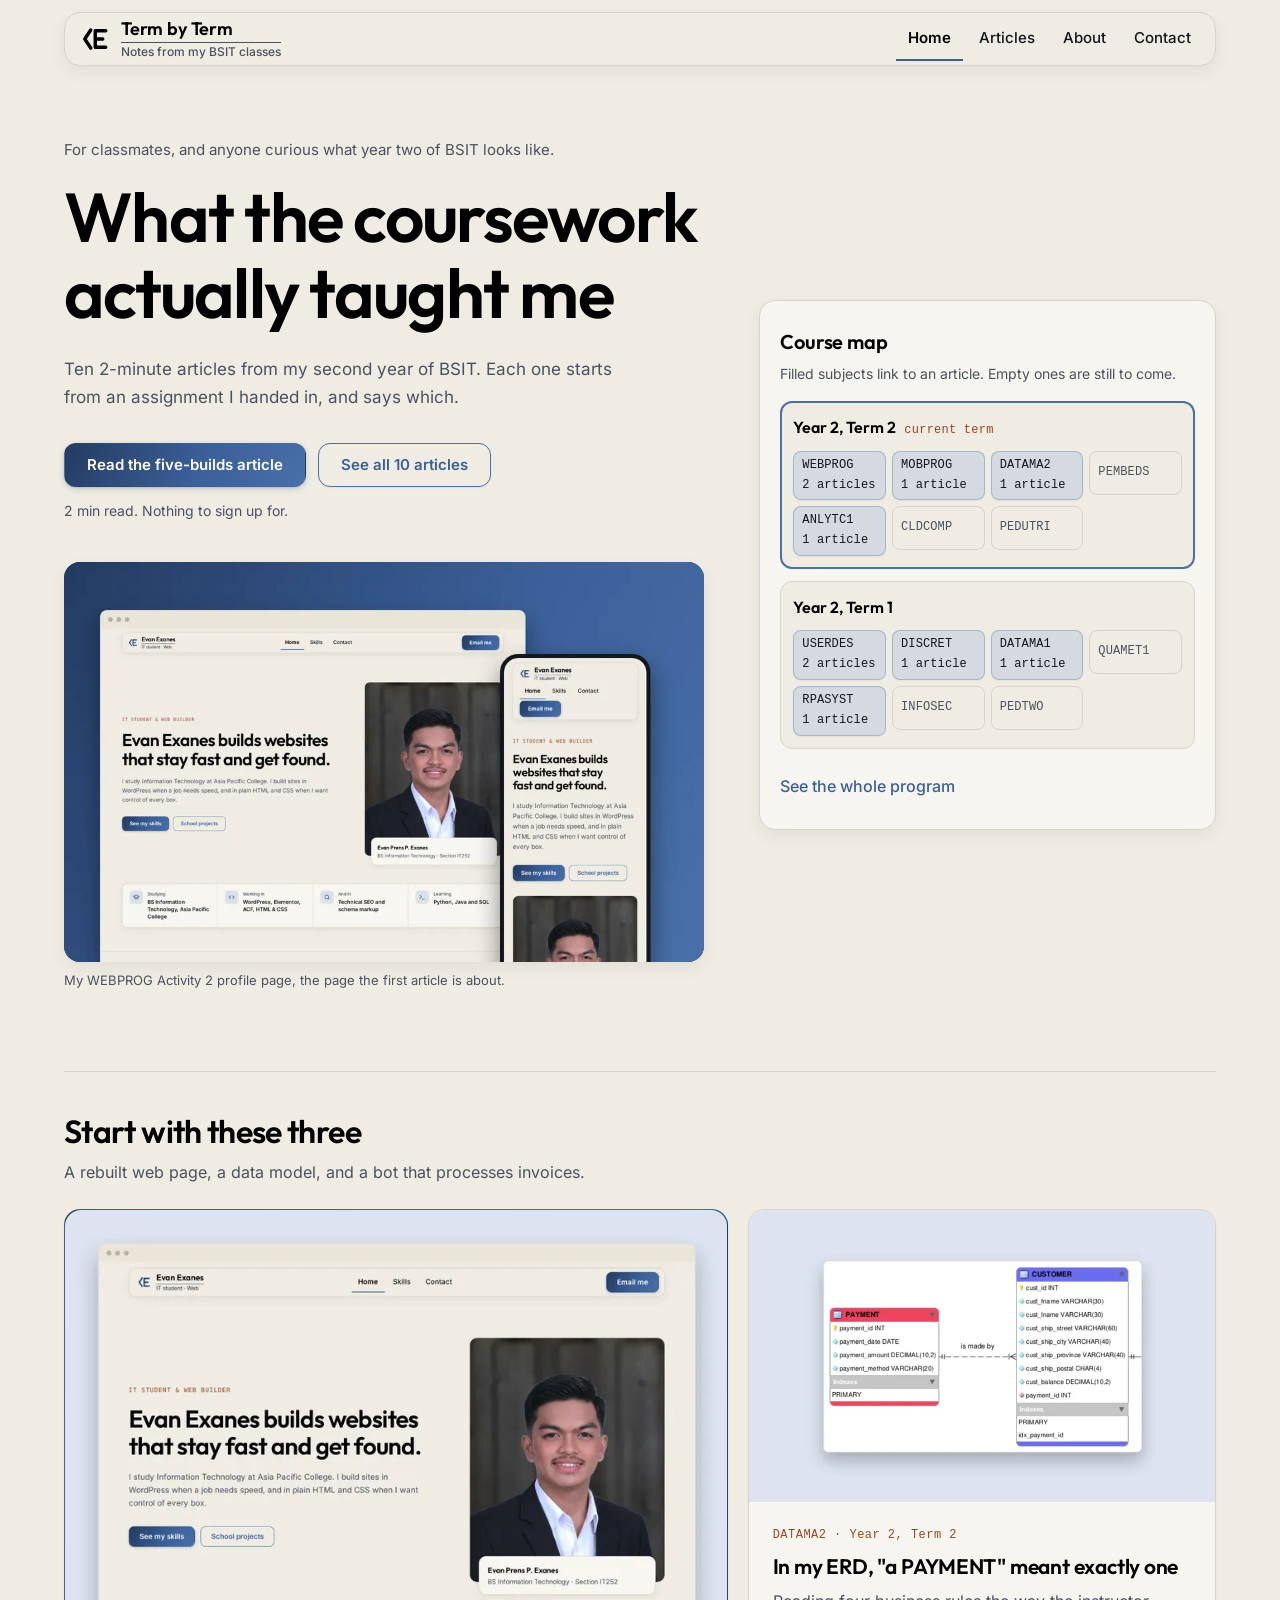
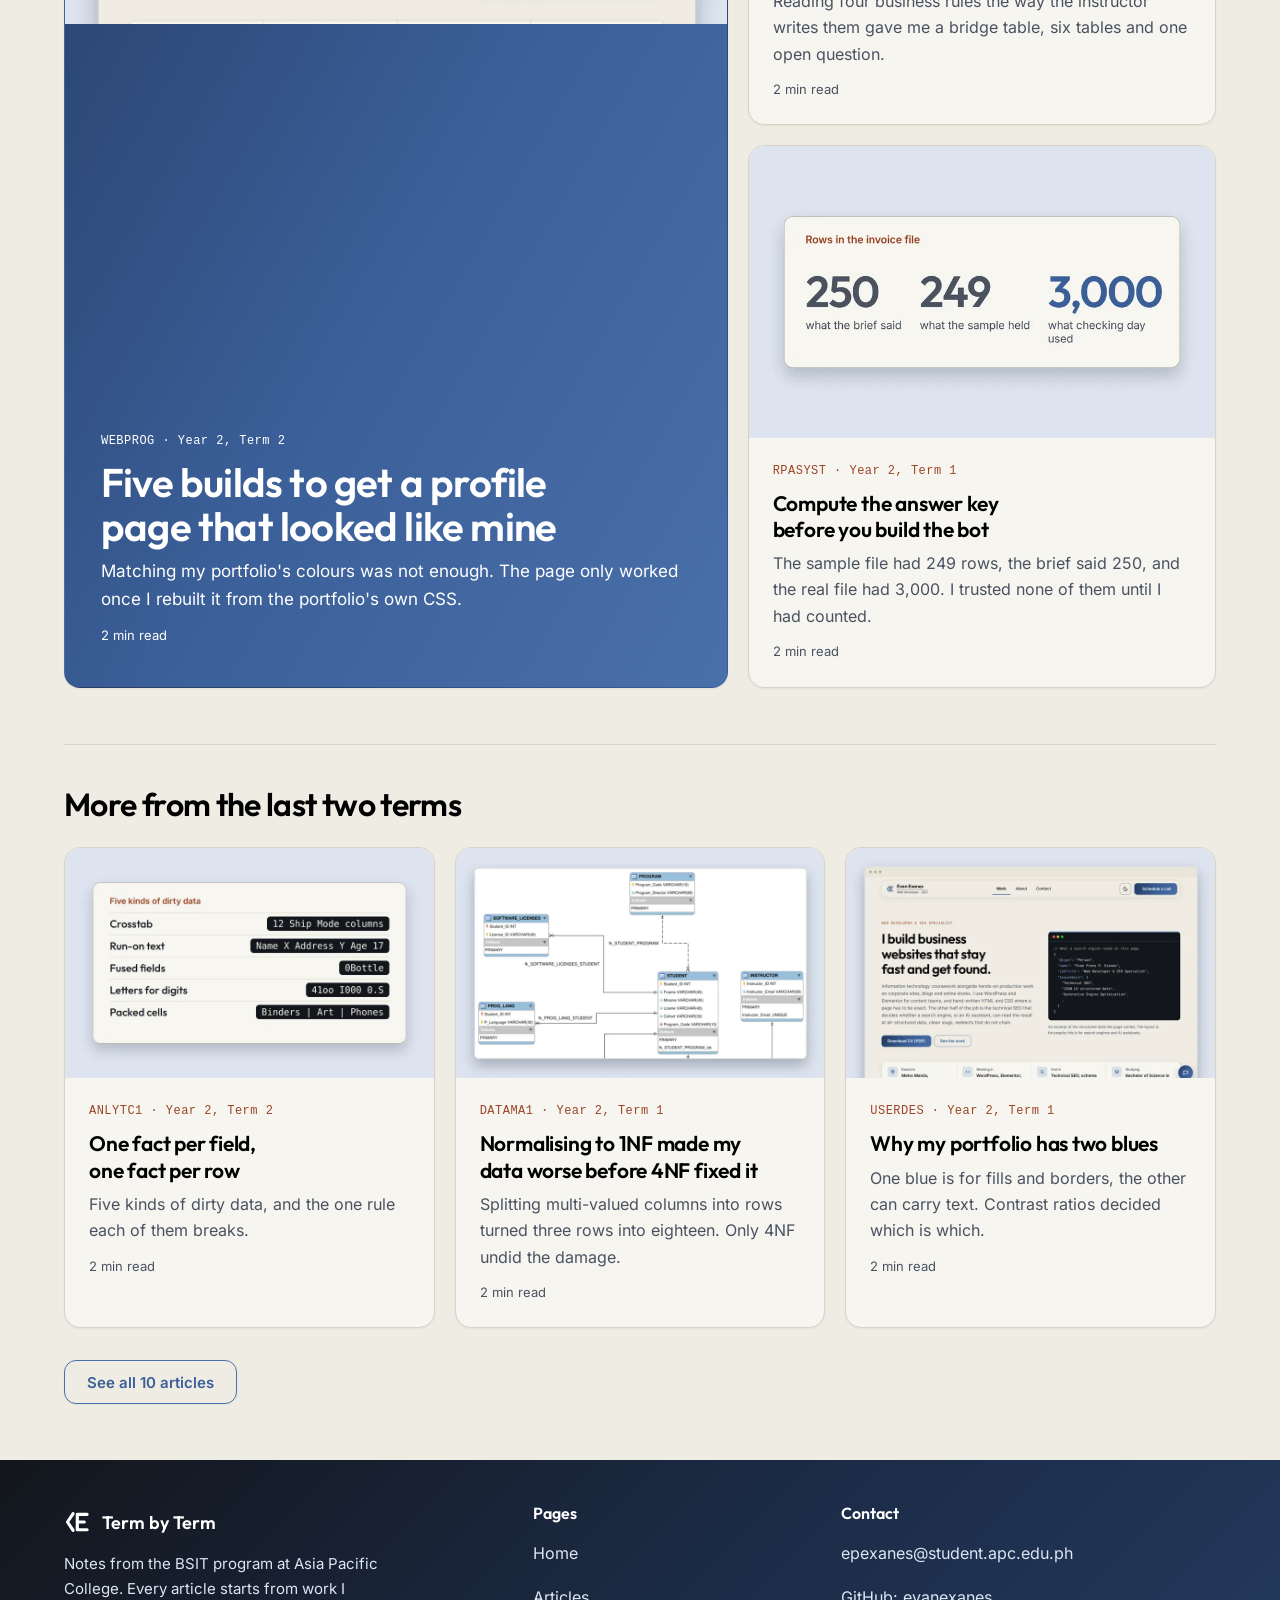
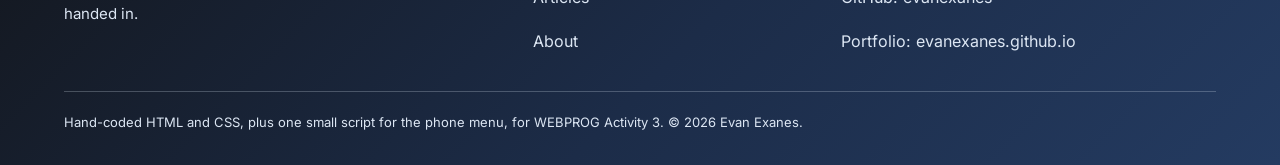
==== index.html @ c75f14bb "Term by Term: WEBPROG Activity 3 blog (CSS Grid, mobile layout, phone menu) Co-Authored-By: Claude S" ====
<!doctype html>
<html lang="en">
<head>
<meta charset="utf-8">
<meta name="viewport" content="width=device-width, initial-scale=1">
<title>Term by Term: notes from my BSIT classes</title>
<meta name="description" content="Ten 2-minute articles from my second year of BSIT at Asia Pacific College, each starting from an assignment I handed in.">
<link rel="icon" href="images/logo-mark.svg" type="image/svg+xml">
<link rel="stylesheet" href="style.css">
<script>document.documentElement.classList.add("js")</script>
<script src="menu.js" defer></script>
</head>
<body>
<a class="skip-link" href="#main">Skip to the content</a>
<header class="site-header">
  <div class="header-inner">
    <a class="wordmark" href="index.html"><svg class="logo-mark" viewBox="0 0 40 40" aria-hidden="true" focusable="false"><path d="M13 8 L5 20 L13 32"/><path d="M19 9h14M19 20h10M19 31h14M19 9v22"/></svg>
      <span class="wordmark-text"><span class="wordmark-name">Term by Term</span><span class="wordmark-sub">Notes from my BSIT classes</span></span>
    </a>
    <nav class="site-nav" aria-label="Main">
      <a href="index.html" aria-current="page">Home</a>
      <a href="articles.html">Articles</a>
      <a href="about.html">About</a>
      <a href="about.html#contact">Contact</a>
    </nav>
    <button class="nav-toggle" id="nav-toggle" type="button" aria-expanded="false" aria-controls="site-drawer" aria-label="Open menu">
      <span class="bar"></span><span class="bar"></span><span class="bar"></span>
    </button>
  </div>
</header>
<div class="drawer-shade" id="drawer-shade" hidden></div>
<div class="site-drawer" id="site-drawer" role="dialog" aria-modal="true" aria-label="Menu" hidden>
  <div class="drawer-top">
    <a class="wordmark drawer-wordmark" href="index.html"><svg class="logo-mark" viewBox="0 0 40 40" aria-hidden="true" focusable="false"><path d="M13 8 L5 20 L13 32"/><path d="M19 9h14M19 20h10M19 31h14M19 9v22"/></svg>
      <span class="wordmark-text"><span class="wordmark-name">Term by Term</span><span class="wordmark-sub">Notes from my BSIT classes</span></span>
    </a>
    <button class="drawer-close" type="button" aria-label="Close menu" data-drawer-close>
      <svg viewBox="0 0 24 24" fill="none" stroke="currentColor" stroke-width="2" stroke-linecap="round" aria-hidden="true" focusable="false"><path d="M6 6l12 12M18 6L6 18"/></svg>
    </button>
  </div>
  <nav class="drawer-nav" aria-label="Main">
    <a href="index.html" aria-current="page">Home</a>
    <a href="articles.html">Articles</a>
    <a href="about.html">About</a>
    <a href="about.html#contact">Contact</a>
  </nav>
</div>
<main id="main">
<div class="container">
  <section class="hero" aria-labelledby="home-title">
    <div class="hero-copy">
      <p class="hero-kicker">For classmates, and anyone curious what year two of BSIT looks like.</p>
      <h1 class="hero-title" id="home-title">What the coursework actually taught me</h1>
      <p class="hero-support">Ten 2-minute articles from my second year of BSIT. Each one starts from an assignment I handed in, and says which.</p>
      <div class="hero-actions">
        <a class="btn btn-primary" href="profile-page-five-builds.html">Read the five-builds article</a>
        <a class="btn btn-secondary" href="articles.html">See all 10 articles</a>
      </div>
      <p class="hero-note">2 min read. Nothing to sign up for.</p>
      <figure class="hero-art-fig"><div class="hero-art"><img src="images/hero-art-960.webp" srcset="images/hero-art-480.webp 480w, images/hero-art-960.webp 960w" sizes="(min-width: 60em) 40rem, 100vw" width="960" height="600" alt="My Activity 2 profile page in a desktop browser window and on a phone, side by side on a blue panel" decoding="async"></div>
        <figcaption>My WEBPROG Activity 2 profile page, the page the first article is about.</figcaption></figure>
    </div>
    <aside class="map" aria-labelledby="map-title-home">
  <h2 class="map-title" id="map-title-home">Course map</h2>
  <p class="map-lede">Filled subjects link to an article. Empty ones are still to come.</p>
  <ol class="terms"><li class="term is-current"><h3 class="term-name"><span>Year 2, Term 2</span><span class="term-state">current term</span></h3><ul class="tiles"><li><a class="tile" href="articles.html#subject-webprog"><span>WEBPROG</span><span class="tile-count">2 articles</span></a></li><li><a class="tile" href="articles.html#subject-mobprog"><span>MOBPROG</span><span class="tile-count">1 article</span></a></li><li><a class="tile" href="articles.html#subject-datama2"><span>DATAMA2</span><span class="tile-count">1 article</span></a></li><li><span class="tile">PEMBEDS</span></li><li><a class="tile" href="articles.html#subject-anlytc1"><span>ANLYTC1</span><span class="tile-count">1 article</span></a></li><li><span class="tile">CLDCOMP</span></li><li><span class="tile">PEDUTRI</span></li></ul></li><li class="term"><h3 class="term-name"><span>Year 2, Term 1</span></h3><ul class="tiles"><li><a class="tile" href="articles.html#subject-userdes"><span>USERDES</span><span class="tile-count">2 articles</span></a></li><li><a class="tile" href="articles.html#subject-discret"><span>DISCRET</span><span class="tile-count">1 article</span></a></li><li><a class="tile" href="articles.html#subject-datama1"><span>DATAMA1</span><span class="tile-count">1 article</span></a></li><li><span class="tile">QUAMET1</span></li><li><a class="tile" href="articles.html#subject-rpasyst"><span>RPASYST</span><span class="tile-count">1 article</span></a></li><li><span class="tile">INFOSEC</span></li><li><span class="tile">PEDTWO</span></li></ul></li></ol>
  <p class="map-more"><a href="about.html#program-title">See the whole program</a></p>
</aside>
  </section>
</div>
<div class="container">
  <section class="band" aria-labelledby="start-title">
    <div class="section-head">
      <h2 class="section-title" id="start-title">Start with these three</h2>
      <p class="section-note">A rebuilt web page, a data model, and a bot that processes invoices.</p>
    </div>
    <div class="feature-grid"><article class="card card--feature">
  <div class="card-cover"><img src="images/cover-profile-page-five-builds-800.webp" srcset="images/cover-profile-page-five-builds-400.webp 400w, images/cover-profile-page-five-builds-800.webp 800w" sizes="(min-width: 60em) 36rem, (min-width: 40em) 50vw, 100vw" width="800" height="500" alt="Screenshot of my WEBPROG Activity 2 profile page in a browser window" loading="lazy" decoding="async"></div>
  <div class="card-body">
    <p class="card-meta">WEBPROG &middot; Year 2, Term 2</p>
    <h3 class="card-title"><a href="profile-page-five-builds.html">Five builds to get a profile page that looked like mine</a></h3>
    <p class="card-summary">Matching my portfolio&#x27;s colours was not enough. The page only worked once I rebuilt it from the portfolio&#x27;s own CSS.</p>
    <p class="card-foot">2 min read</p>
  </div>
</article><article class="card">
  <div class="card-cover"><img src="images/cover-a-payment-means-exactly-one-800.webp" srcset="images/cover-a-payment-means-exactly-one-400.webp 400w, images/cover-a-payment-means-exactly-one-800.webp 800w" sizes="(min-width: 60em) 36rem, (min-width: 40em) 50vw, 100vw" width="800" height="500" alt="Detail of my DATAMA2 entity relationship diagram showing the PAYMENT and CUSTOMER tables" loading="lazy" decoding="async"></div>
  <div class="card-body">
    <p class="card-meta">DATAMA2 &middot; Year 2, Term 2</p>
    <h3 class="card-title"><a href="a-payment-means-exactly-one.html">In my ERD, &quot;a PAYMENT&quot; meant exactly one</a></h3>
    <p class="card-summary">Reading four business rules the way the instructor writes them gave me a bridge table, six tables and one open question.</p>
    <p class="card-foot">2 min read</p>
  </div>
</article><article class="card">
  <div class="card-cover"><img src="images/cover-answer-key-before-the-bot-800.webp" srcset="images/cover-answer-key-before-the-bot-400.webp 400w, images/cover-answer-key-before-the-bot-800.webp 800w" sizes="(min-width: 60em) 36rem, (min-width: 40em) 50vw, 100vw" width="800" height="500" alt="Card with the three row counts from the invoice file: 250 in the brief, 249 in the sample and 3,000 on checking day" loading="lazy" decoding="async"></div>
  <div class="card-body">
    <p class="card-meta">RPASYST &middot; Year 2, Term 1</p>
    <h3 class="card-title"><a href="answer-key-before-the-bot.html">Compute the answer key before you build the bot</a></h3>
    <p class="card-summary">The sample file had 249 rows, the brief said 250, and the real file had 3,000. I trusted none of them until I had counted.</p>
    <p class="card-foot">2 min read</p>
  </div>
</article></div>
  </section>
  <section class="band" aria-labelledby="more-title">
    <div class="section-head">
      <h2 class="section-title" id="more-title">More from the last two terms</h2>
    </div>
    <div class="card-grid card-grid--home"><article class="card">
  <div class="card-cover"><img src="images/cover-one-fact-per-field-800.webp" srcset="images/cover-one-fact-per-field-400.webp 400w, images/cover-one-fact-per-field-800.webp 800w" sizes="(min-width: 60em) 36rem, (min-width: 40em) 50vw, 100vw" width="800" height="500" alt="Card listing the five kinds of dirty data from my ANLYTC1 exercises, with an example of each, such as 0Bottle and Binders | Art | Phones" loading="lazy" decoding="async"></div>
  <div class="card-body">
    <p class="card-meta">ANLYTC1 &middot; Year 2, Term 2</p>
    <h3 class="card-title"><a href="one-fact-per-field.html">One fact per field, one fact per row</a></h3>
    <p class="card-summary">Five kinds of dirty data, and the one rule each of them breaks.</p>
    <p class="card-foot">2 min read</p>
  </div>
</article><article class="card">
  <div class="card-cover"><img src="images/cover-normalising-made-my-data-worse-800.webp" srcset="images/cover-normalising-made-my-data-worse-400.webp 400w, images/cover-normalising-made-my-data-worse-800.webp 800w" sizes="(min-width: 60em) 36rem, (min-width: 40em) 50vw, 100vw" width="800" height="500" alt="Detail of my DATAMA1 Startup Catastrophe schema in MySQL Workbench" loading="lazy" decoding="async"></div>
  <div class="card-body">
    <p class="card-meta">DATAMA1 &middot; Year 2, Term 1</p>
    <h3 class="card-title"><a href="normalising-made-my-data-worse.html">Normalising to 1NF made my data worse before 4NF fixed it</a></h3>
    <p class="card-summary">Splitting multi-valued columns into rows turned three rows into eighteen. Only 4NF undid the damage.</p>
    <p class="card-foot">2 min read</p>
  </div>
</article><article class="card">
  <div class="card-cover"><img src="images/cover-why-my-portfolio-has-two-blues-800.webp" srcset="images/cover-why-my-portfolio-has-two-blues-400.webp 400w, images/cover-why-my-portfolio-has-two-blues-800.webp 800w" sizes="(min-width: 60em) 36rem, (min-width: 40em) 50vw, 100vw" width="800" height="500" alt="Screenshot of my live portfolio in a browser window" loading="lazy" decoding="async"></div>
  <div class="card-body">
    <p class="card-meta">USERDES &middot; Year 2, Term 1</p>
    <h3 class="card-title"><a href="why-my-portfolio-has-two-blues.html">Why my portfolio has two blues</a></h3>
    <p class="card-summary">One blue is for fills and borders, the other can carry text. Contrast ratios decided which is which.</p>
    <p class="card-foot">2 min read</p>
  </div>
</article></div>
    <p class="hero-actions"><a class="btn btn-secondary" href="articles.html">See all 10 articles</a></p>
  </section>
</div>
</main>
<footer class="site-footer">
  <div class="container">
    <div class="footer-columns">
      <div>
        <a class="footer-brand" href="index.html"><svg class="logo-mark" viewBox="0 0 40 40" aria-hidden="true" focusable="false"><path d="M13 8 L5 20 L13 32"/><path d="M19 9h14M19 20h10M19 31h14M19 9v22"/></svg><span>Term by Term</span></a>
        <p class="footer-blurb">Notes from the BSIT program at Asia Pacific College. Every article starts from work I handed in.</p>
      </div>
      <div>
        <h2 class="footer-heading">Pages</h2>
        <ul class="footer-links">
          <li><a href="index.html">Home</a></li>
          <li><a href="articles.html">Articles</a></li>
          <li><a href="about.html">About</a></li>
        </ul>
      </div>
      <div>
        <h2 class="footer-heading">Contact</h2>
        <ul class="footer-links">
          <li><a href="mailto:epexanes@student.apc.edu.ph">epexanes@student.apc.edu.ph</a></li>
          <li><a href="https://github.com/evanexanes">GitHub: evanexanes</a></li>
          <li><a href="https://evanexanes.github.io/">Portfolio: evanexanes.github.io</a></li>
        </ul>
      </div>
    </div>
    <p class="footer-base">Hand-coded HTML and CSS, plus one small script for the phone menu, for WEBPROG Activity 3. &copy; 2026 Evan Exanes.</p>
  </div>
</footer>
</body>
</html>
---- style.css ----
/* ==========================================================================
   Term by Term: WEBPROG Activity 3 (CSS - Grid and Mobile)
   Evan Exanes, BSIT IT252, Asia Pacific College

   One external stylesheet. Mobile-first: the base rules are the phone layout,
   and two media queries add the wider ones (40em = 640 px, 60em = 960 px).
   CSS Grid carries every page layout; Flexbox is used only for small rows
   (the header, buttons, chips).

   Design system: Evan's live portfolio (evanexanes.github.io), read from its
   real styles.css. Tokens, type, hairline rules, radii and the denim gradient
   come from there. The light and dark palettes below are its WCAG-AA verified
   set; dark follows the visitor's system setting, so no JavaScript is needed.
   ========================================================================== */

@font-face {
  font-family: 'Inter'; font-style: normal; font-weight: 400 600; font-display: swap;
  src: url(fonts/inter-latin.woff2) format('woff2');
}
@font-face {
  font-family: 'Outfit'; font-style: normal; font-weight: 400 700; font-display: swap;
  src: url(fonts/outfit-latin.woff2) format('woff2');
}

:root {
  color-scheme: light dark;

  /* Surfaces */
  --bone:        #EFECE3;   /* page canvas */
  --card:        #F7F5F0;   /* raised surface */
  --rule:        #D8D3C5;   /* decorative hairlines (carry no information) */
  --rule-strong: #B9B2A0;
  --border-ui:   #827D70;   /* control boundaries: 3.47:1 on bone */

  /* Ink */
  --black:       #000000;   /* display headings */
  --ink:         #13161C;   /* body text, 15.34:1 */
  --slate:       #4A5260;   /* captions, metadata, 6.67:1 */

  /* Accents */
  --denim-brand: #4A70A9;   /* structural blue: fills, borders, focus rings. 4.25:1, never body text */
  --denim:       #3B5F99;   /* the same blue one step darker so it can carry text, 5.42:1 */
  --denim-dark:  #2F4C7C;   /* link hover */
  --clay:        #9C4526;   /* labels, 5.40:1 */
  --soft-blue:   #8FABD4;   /* fills only, 1.99:1 */

  --header-bg:   rgba(239, 236, 227, 0.92);
  --code-bg:     #13161C;
  --code-fg:     #EFECE3;

  --grad-brand:  linear-gradient(120deg, #243B61 0%, #3B5F99 55%, #4A70A9 100%);
  --grad-footer: linear-gradient(135deg, #13161C 0%, #1C2C48 55%, #243B61 100%);
  --shadow-xs:    0 1px 2px rgba(19, 22, 28, 0.05);
  --shadow-float: 0 6px 18px rgba(19, 22, 28, 0.06);
  --shadow-lift:  0 10px 24px rgba(19, 22, 28, 0.12);

  --font-display: 'Outfit', ui-sans-serif, system-ui, -apple-system, 'Segoe UI', sans-serif;
  --font-body:    'Inter', ui-sans-serif, system-ui, -apple-system, 'Segoe UI', sans-serif;
  --font-mono:    ui-monospace, 'SF Mono', 'Cascadia Mono', 'Roboto Mono', Menlo, monospace;

  --gutter: 16px;
  --maxw: 1200px;
  --tap: 44px;
  --radius: 12px;
  --radius-sm: 8px;
  --radius-lg: 16px;
  --t-fast: 130ms ease;
}

@media (prefers-color-scheme: dark) {
  :root {
    --bone:        #12151B;
    --card:        #1A1F28;
    --rule:        #2A303B;
    --rule-strong: #3D4555;
    --border-ui:   #7A8496;
    --black:       #FFFFFF;
    --ink:         #EFECE3;
    --slate:       #A9B2C0;
    --denim:       #8FABD4;
    --denim-dark:  #B4C8E6;
    --clay:        #E0906B;
    --header-bg:   rgba(18, 21, 27, 0.92);
    --code-bg:     #0B0D11;
    --shadow-xs:    0 1px 2px rgba(0, 0, 0, 0.35);
    --shadow-float: 0 6px 18px rgba(0, 0, 0, 0.30);
    --shadow-lift:  0 10px 24px rgba(0, 0, 0, 0.35);
  }
}

/* ------------------------------------------------------------------ base */
*, *::before, *::after { box-sizing: border-box; margin: 0; padding: 0; }

html { font-size: 16px; scroll-padding-top: 100px; }
@media (prefers-reduced-motion: no-preference) { html { scroll-behavior: smooth; } }

body {
  background: var(--bone);
  color: var(--ink);
  font-family: var(--font-body);
  font-size: 1rem;
  line-height: 1.65;
  -webkit-font-smoothing: antialiased;
  text-rendering: optimizeLegibility;
  /* A grid with three rows (header, content, footer) keeps the footer at the
     bottom of short pages without a height hack. */
  min-height: 100vh;
  display: grid;
  grid-template-rows: auto 1fr auto;
}

a { color: var(--denim); text-decoration: none; }
a:hover { color: var(--denim-dark); text-decoration: underline; text-underline-offset: 3px; }

a:focus-visible, [tabindex]:focus-visible {
  outline: 3px solid var(--denim-brand);
  outline-offset: 2px;
  border-radius: var(--radius-sm);
}

img { max-width: 100%; display: block; }
ul, ol { list-style: none; }

.container {
  width: 100%;
  max-width: var(--maxw);
  margin-inline: auto;
  padding-inline: var(--gutter);
}

.skip-link {
  position: absolute; left: -9999px; top: 0; z-index: 999;
  background: var(--black); color: var(--bone);
  padding: 14px 20px; font-weight: 600;
}
.skip-link:focus { left: 0; text-decoration: none; }

.visually-hidden {
  position: absolute; width: 1px; height: 1px;
  margin: -1px; padding: 0; border: 0;
  clip-path: inset(50%); overflow: hidden; white-space: nowrap;
}

/* ---------------------------------------------------------------- header */
.site-header { padding: 12px var(--gutter) 0; }
.header-inner {
  display: flex; flex-wrap: wrap; align-items: center; justify-content: space-between;
  gap: 0 16px;
  width: 100%; max-width: calc(var(--maxw) - 2 * var(--gutter));
  margin-inline: auto;
  padding: 4px 12px 4px 16px;
  background-color: var(--header-bg);
  backdrop-filter: blur(10px);
  border: 1px solid var(--rule);
  border-radius: var(--radius-lg);
  box-shadow: var(--shadow-float);
}

.wordmark {
  display: inline-flex; align-items: center; gap: 10px;
  min-height: var(--tap);
  color: var(--black);
}
.wordmark:hover { color: var(--black); text-decoration: none; }
.logo-mark {
  width: 30px; height: 30px; flex: none;
  fill: none; stroke: currentColor; stroke-width: 4.5;
  stroke-linecap: round; stroke-linejoin: round;
}
.wordmark-text { display: flex; flex-direction: column; line-height: 1; }
.wordmark-name {
  font-family: var(--font-display);
  font-size: 1.125rem; font-weight: 600; letter-spacing: -0.01em;
  white-space: nowrap;
}
.wordmark-sub {
  margin-top: 4px; padding-top: 3px; border-top: 1px solid currentColor;
  font-size: 0.75rem; font-weight: 500;
  color: var(--slate); white-space: nowrap;
}

.site-nav { display: flex; flex-wrap: wrap; gap: 0 4px; }
.site-nav a {
  display: inline-flex; align-items: center;
  min-height: var(--tap); padding: 0 12px;
  color: var(--ink);
  font-size: 0.9375rem; font-weight: 500;
  border-bottom: 2px solid transparent;
  transition: border-color var(--t-fast), color var(--t-fast);
}
.site-nav a:hover { color: var(--black); text-decoration: none; border-bottom-color: var(--rule-strong); }
.site-nav a[aria-current] { color: var(--black); font-weight: 600; border-bottom-color: var(--denim); }

/* Phone menu. Same pattern as the portfolio: an icon-only hamburger in the bar, a drawer from the
   right over a dimmed page. It only takes over when menu.js has run (html.js); without the script
   the four links stay in the header. */
.nav-toggle {
  display: none; flex: none;
  width: var(--tap); height: var(--tap);
  background: none; border: 1px solid var(--border-ui); border-radius: var(--radius);
  cursor: pointer; align-items: center; justify-content: center; flex-direction: column; gap: 5px;
}
.nav-toggle .bar { display: block; width: 20px; height: 2px; background: var(--ink); transition: transform var(--t-fast), opacity var(--t-fast); }
.nav-toggle[aria-expanded="true"] .bar:nth-child(1) { transform: translateY(7px) rotate(45deg); }
.nav-toggle[aria-expanded="true"] .bar:nth-child(2) { opacity: 0; }
.nav-toggle[aria-expanded="true"] .bar:nth-child(3) { transform: translateY(-7px) rotate(-45deg); }
.nav-toggle:hover { border-color: var(--denim); }
.nav-toggle:focus-visible, .drawer-close:focus-visible { outline: 3px solid var(--denim-brand); outline-offset: 2px; }

html.drawer-open { overflow: hidden; scrollbar-gutter: stable; }
.drawer-shade {
  position: fixed; inset: 0; z-index: 190;
  background: rgba(19, 22, 28, 0.5);
  opacity: 0; transition: opacity 260ms ease;
}
.drawer-shade.is-open { opacity: 1; }
.site-drawer {
  position: fixed; top: 0; right: 0; bottom: 0; z-index: 200;
  width: min(84vw, 360px);
  display: flex; flex-direction: column; gap: 8px;
  padding: 14px 18px 20px;
  background-color: #243B61; background-image: var(--grad-footer);
  color: #FFFFFF; overflow-y: auto;
  transform: translateX(100%); transition: transform 260ms ease;
}
.site-drawer.is-open { transform: none; }
.site-drawer[hidden], .drawer-shade[hidden] { display: none; }
.site-drawer :focus-visible { outline: 3px solid #FFFFFF; outline-offset: 2px; }
.drawer-top { display: flex; align-items: center; justify-content: space-between; gap: 12px; margin-bottom: 12px; }
.site-drawer .wordmark, .site-drawer .wordmark:hover, .site-drawer .wordmark-sub { color: #FFFFFF; }
.drawer-close {
  width: var(--tap); height: var(--tap); flex: none;
  display: inline-flex; align-items: center; justify-content: center;
  background: none; color: #FFFFFF; cursor: pointer;
  border: 1px solid rgba(255, 255, 255, 0.55); border-radius: var(--radius);
}
.drawer-close svg { width: 20px; height: 20px; }
.drawer-nav { display: flex; flex-direction: column; }
.drawer-nav a {
  display: flex; align-items: center; min-height: 52px;
  font-family: var(--font-display); font-size: 1.125rem; font-weight: 600; color: #FFFFFF;
  border-bottom: 1px solid rgba(255, 255, 255, 0.12);
  border-left: 2px solid transparent;
}
.drawer-nav a:hover { color: #FFFFFF; text-decoration: none; }
.drawer-nav a[aria-current] { color: #8FABD4; border-left-color: #8FABD4; padding-left: 12px; }

@media (max-width: 39.99em) {
  .js .site-nav { display: none; }
  .js .nav-toggle { display: flex; margin-left: auto; }
}
/* Below 22em the long tagline would push the hamburger onto a second row, so the name stands alone. */
@media (max-width: 21.99em) {
  .site-header .wordmark-sub, .site-drawer .wordmark-sub { display: none; }
}
@media (min-width: 40em) {
  .site-drawer, .drawer-shade { display: none; }
}
@media (prefers-reduced-motion: reduce) {
  .site-drawer, .drawer-shade, .nav-toggle .bar { transition: none; }
}

/* --------------------------------------------------------------- buttons */
.btn {
  display: inline-flex; align-items: center; justify-content: center;
  min-height: var(--tap); padding: 8px 22px;
  font-family: var(--font-body); font-size: 0.9375rem; font-weight: 600; line-height: 1.3;
  text-align: center;
  border: 1px solid transparent; border-radius: var(--radius);
  transition: background-color var(--t-fast), color var(--t-fast), border-color var(--t-fast);
}
.btn:hover { text-decoration: none; }
.btn-primary {
  background-color: #4A70A9; background-image: var(--grad-brand); color: #FFFFFF;
  box-shadow: 0 2px 6px rgba(36, 59, 97, 0.20), 0 1px 2px rgba(36, 59, 97, 0.12);
}
.btn-primary:hover { color: #FFFFFF; }
.btn-secondary {
  background: transparent; color: var(--denim);
  border: 1.5px solid var(--denim-brand);
  box-shadow: var(--shadow-xs);
}
.btn-secondary:hover {
  background-color: color-mix(in srgb, var(--soft-blue) 18%, transparent);
  color: var(--denim-dark); border-color: var(--denim-dark);
}

/* ------------------------------------------------------------------ hero */
/* Home. One column on a phone; at 60em a 12-column grid puts the headline on
   7 columns and the course map on 5. */
.hero { display: grid; gap: 40px; padding-block: 40px 48px; }
.hero-title {
  font-family: var(--font-display);
  font-size: clamp(2.125rem, 7vw, 3.5rem);
  line-height: 1.1; letter-spacing: -0.025em; font-weight: 600;
  color: var(--black);
  max-width: 16ch;
  text-wrap: balance;
}
.hero-kicker { margin-bottom: 16px; max-width: none; text-wrap: balance; font-size: 0.9375rem; color: var(--slate); }
.hero-support { margin-top: 24px; max-width: 52ch; font-size: 1.0625rem; color: var(--slate); }
.hero-actions { margin-top: 32px; display: flex; flex-wrap: wrap; gap: 12px; }
.hero-note { margin-top: 12px; font-size: 0.875rem; color: var(--slate); }

/* ----------------------------------------------------------- section head */
.section-head { margin-bottom: 24px; }
.section-title {
  font-family: var(--font-display);
  font-size: clamp(1.5rem, 3.4vw, 2rem);
  line-height: 1.2; letter-spacing: -0.02em; font-weight: 600;
  color: var(--black);
}
.section-note { margin-top: 8px; max-width: 58ch; color: var(--slate); }

.band { padding-block: 40px 56px; border-top: 1px solid var(--rule); }

/* ------------------------------------------------------------- course map */
/* The identity motif. Terms are cards, subjects are tiles (both Grid). Subjects
   that have an article are filled links. Only terms with an article appear in
   the aside; the About page holds the whole program. */
.map {
  background: var(--card);
  border: 1px solid var(--rule);
  border-radius: var(--radius-lg);
  box-shadow: var(--shadow-float);
  padding: 20px 16px 16px;
  min-width: 0;
}
.map-title {
  font-family: var(--font-display);
  font-size: 1.25rem; font-weight: 600; letter-spacing: -0.01em; color: var(--black);
}
.map-lede { margin-top: 4px; font-size: 0.875rem; color: var(--slate); }
.map-more { margin-top: 16px; }
.map-more a { display: inline-flex; align-items: center; min-height: var(--tap); font-weight: 500; }

/* One column on a phone, two terms side by side once there is room, stacked
   again in the narrow desktop aside. No sideways strip at any width. */
.terms {
  margin-top: 16px;
  display: grid;
  grid-template-columns: repeat(auto-fit, minmax(min(100%, 16rem), 1fr));
  gap: 12px;
}
.term {
  border: 1px solid var(--rule);
  border-radius: var(--radius);
  padding: 12px;
  background: var(--bone);
  min-width: 0;
}
.term.is-current { border: 2px solid var(--denim-brand); padding: 11px; }
.term-name {
  font-family: var(--font-display);
  font-size: 1rem; font-weight: 600; color: var(--black);
  display: flex; flex-wrap: wrap; align-items: baseline; gap: 0 8px;
}
.term-state { font-family: var(--font-mono); font-size: 0.75rem; font-weight: 400; letter-spacing: 0.02em; color: var(--clay); }
.tiles {
  margin-top: 10px;
  display: grid;
  grid-template-columns: repeat(auto-fill, minmax(5.5rem, 1fr));
  gap: 6px;
}
.tile {
  display: grid; align-content: center; justify-items: start;
  min-height: var(--tap); padding: 4px 8px;
  border: 1px solid var(--rule);
  border-radius: var(--radius-sm);
  font-family: var(--font-mono); font-size: 0.75rem; letter-spacing: 0.01em;
  color: var(--slate);
  overflow-wrap: anywhere;
}
a.tile {
  color: var(--ink);
  background: rgba(143, 171, 212, 0.28);
  background: color-mix(in srgb, var(--soft-blue) 28%, transparent);
  border-color: rgba(74, 112, 169, 0.34);
  border-color: color-mix(in srgb, var(--denim-brand) 34%, transparent);
  box-shadow: var(--shadow-xs);
  transition: background-color var(--t-fast), border-color var(--t-fast);
}
a.tile:hover { text-decoration: none; color: var(--black); border-color: var(--denim-brand); background: color-mix(in srgb, var(--soft-blue) 42%, transparent); }
a.tile[aria-current] { background-color: #4A70A9; background-image: var(--grad-brand); color: #FFFFFF; border-color: transparent; }
.tile-count { font-size: 0.75rem; color: var(--slate); }
a.tile .tile-count { color: var(--ink); }
a.tile[aria-current] .tile-count { color: #FFFFFF; }
.tile-name { font-family: var(--font-body); font-size: 0.75rem; line-height: 1.3; margin-top: 2px; }

/* ----------------------------------------------------------------- cards */
.card-grid {
  display: grid;
  grid-template-columns: repeat(auto-fill, minmax(min(100%, 16rem), 1fr));
  grid-auto-flow: dense;
  gap: 16px;
}
.card {
  position: relative;
  display: grid; align-content: start; gap: 0;
  background: var(--card);
  border: 1px solid var(--rule);
  border-radius: var(--radius-lg);
  box-shadow: var(--shadow-xs);
  min-width: 0;
  transition: box-shadow var(--t-fast), border-color var(--t-fast);
}
.card-body { display: grid; align-content: start; gap: 8px; padding: 20px; }
.card:hover { box-shadow: var(--shadow-lift); border-color: var(--rule-strong); }
.card:focus-within { outline: 3px solid var(--denim-brand); outline-offset: 2px; }
.card-meta {
  font-family: var(--font-mono); font-size: 0.75rem; letter-spacing: 0.04em; color: var(--clay);
}
.card-title {
  font-family: var(--font-display);
  font-size: 1.3125rem; line-height: 1.25; font-weight: 600; letter-spacing: -0.01em;
  color: var(--black);
  text-wrap: balance;
}
/* The whole card is the target, but only the title is the link. */
.card-title a { color: inherit; }
.card-title a:hover { color: inherit; text-decoration: none; }
.card-title a::after { content: ''; position: absolute; inset: 0; border-radius: var(--radius-lg); }
.card-title a:focus-visible { outline: none; }
.card-summary { color: var(--slate); max-width: 60ch; }
.card-foot { margin-top: 4px; font-size: 0.8125rem; color: var(--slate); }

.card-grid--home { grid-template-columns: minmax(0, 1fr); }

.card--feature {
  background-color: #4A70A9; background-image: var(--grad-brand);
  border-color: transparent;
  color: #FFFFFF;
}
.card--feature .card-body { padding: 28px 24px; }
.card--feature .card-meta { color: #FFFFFF; }
.card--feature .card-title { color: #FFFFFF; font-size: clamp(1.75rem, 4.6vw, 2.5rem); line-height: 1.12; letter-spacing: -0.02em; }
.card--feature .card-summary, .card--feature .card-foot { color: #FFFFFF; }
.card--feature .card-summary { font-size: 1.0625rem; }
.card--feature:hover { border-color: transparent; }

.feature-grid { display: grid; gap: 16px; }

/* --------------------------------------------------------- articles page */
.page-head { padding-block: 40px 8px; }
.page-title {
  font-family: var(--font-display);
  font-size: clamp(2rem, 6vw, 3rem);
  line-height: 1.1; letter-spacing: -0.025em; font-weight: 600;
  color: var(--black);
  max-width: 18ch; text-wrap: balance;
}
.page-lede { margin-top: 16px; max-width: 58ch; font-size: 1.0625rem; color: var(--slate); }

.term-block {
  display: grid; gap: 20px;
  padding-block: 32px 40px;
  border-top: 1px solid var(--rule);
}
.term-block:last-of-type { padding-bottom: 64px; }
.term-label {
  font-family: var(--font-display);
  font-size: 1.5rem; font-weight: 600; letter-spacing: -0.015em; color: var(--black);
  line-height: 1.2;
}
.term-label .term-year { display: block; font-family: var(--font-mono); font-size: 0.75rem; font-weight: 400; letter-spacing: 0.04em; color: var(--clay); margin-bottom: 4px; }
.term-count { display: block; margin-top: 6px; font-family: var(--font-body); font-size: 0.875rem; font-weight: 400; letter-spacing: 0; color: var(--slate); }

/* --------------------------------------------------------------- article */
.article-layout {
  display: grid;
  grid-template-columns: minmax(0, 1fr);
  grid-template-areas: "head" "cover" "body" "pager" "aside";
  gap: 32px;
  padding-block: 32px 64px;
}
.article-head  { grid-area: head; }
.article-cover { grid-area: cover; }
.article-body  { grid-area: body; min-width: 0; }
.article-pager { grid-area: pager; }
.article-layout > .map { grid-area: aside; }

.crumb { display: inline-flex; align-items: center; min-height: var(--tap); font-size: 0.9375rem; font-weight: 500; }
.article-title {
  font-family: var(--font-display);
  font-size: clamp(1.875rem, 6vw, 3rem);
  line-height: 1.12; letter-spacing: -0.025em; font-weight: 600;
  color: var(--black);
  max-width: 22ch; text-wrap: balance;
}
.article-meta { margin-top: 16px; font-family: var(--font-mono); font-size: 0.8125rem; letter-spacing: 0.03em; color: var(--clay); }
.article-source { margin-top: 6px; font-size: 0.9375rem; color: var(--slate); max-width: 62ch; }

.prose { max-width: 66ch; }
.prose > * + * { margin-top: 1.1em; }
.prose h2 {
  margin-top: 2em;
  font-family: var(--font-display);
  font-size: 1.5rem; line-height: 1.25; font-weight: 600; letter-spacing: -0.015em; color: var(--black);
}
.prose h2 + * { margin-top: 0.6em; }
.prose p, .prose li { overflow-wrap: break-word; }
.prose ul { display: grid; gap: 0.5em; padding-left: 1.25em; list-style: disc; }
.prose ul li::marker { color: var(--denim-brand); }
.prose strong { font-weight: 600; color: var(--black); }
.prose code {
  font-family: var(--font-mono); font-size: 0.875em;
  background: color-mix(in srgb, var(--soft-blue) 28%, transparent);
  border-radius: 6px; padding: 1px 6px;
  overflow-wrap: anywhere;
}
.prose pre {
  background: var(--code-bg); color: var(--code-fg);
  border-radius: var(--radius); padding: 16px;
  overflow-x: auto;
  font-family: var(--font-mono); font-size: 0.8125rem; line-height: 1.6;
}
.prose pre code { background: none; padding: 0; font-size: inherit; overflow-wrap: normal; }

.note {
  padding: 16px 18px;
  background: color-mix(in srgb, var(--soft-blue) 18%, transparent);
  border: 1px solid color-mix(in srgb, var(--denim-brand) 34%, transparent);
  border-radius: var(--radius);
}
.note-title { font-family: var(--font-display); font-weight: 600; color: var(--black); }

/* Tables read as stacked label/value blocks on a phone, as a real table from 40em. */
.data-table { width: 100%; border-collapse: collapse; font-size: 0.9375rem; }
.data-table thead { position: absolute; width: 1px; height: 1px; overflow: hidden; clip-path: inset(50%); }
.data-table tr { display: grid; gap: 4px; padding: 12px 0; border-bottom: 1px solid var(--rule); }
.data-table tr:first-child { border-top: 1px solid var(--rule); }
.data-table td { display: block; min-width: 0; overflow-wrap: break-word; }
.data-table td::before {
  content: attr(data-label); display: block;
  font-family: var(--font-mono); font-size: 0.6875rem; letter-spacing: 0.03em; color: var(--slate);
}
.data-table td:first-child { font-weight: 600; color: var(--black); }

.pager { display: grid; gap: 12px; grid-template-columns: repeat(auto-fit, minmax(min(100%, 14rem), 1fr)); }
.pager-link {
  position: relative;
  display: grid; gap: 4px; align-content: start;
  padding: 16px 18px;
  background: var(--card);
  border: 1px solid var(--rule);
  border-radius: var(--radius);
  color: var(--ink);
  min-height: var(--tap);
}
.pager-link:hover { text-decoration: none; border-color: var(--denim-brand); color: var(--ink); }
.pager-dir { font-family: var(--font-mono); font-size: 0.75rem; letter-spacing: 0.03em; color: var(--clay); }
.pager-title { font-family: var(--font-display); font-weight: 600; color: var(--black); line-height: 1.3; }

/* ----------------------------------------------------------------- about */
.about-grid { display: grid; gap: 32px; padding-block: 32px 48px; }
.about-copy { max-width: 62ch; }
.about-copy > * + * { margin-top: 1em; }
.about-copy h2 {
  margin-top: 1.6em;
  font-family: var(--font-display); font-size: 1.5rem; line-height: 1.25; font-weight: 600; letter-spacing: -0.015em; color: var(--black);
}
.about-side { display: grid; gap: 16px; align-content: start; }
.portrait { border-radius: var(--radius-lg); width: 100%; max-width: 20rem; height: auto; aspect-ratio: 4 / 5; align-self: start; object-fit: cover; object-position: center top; background: var(--card); box-shadow: var(--shadow-float); }
.contact-card { display: grid; background: var(--card); border: 1px solid var(--rule); border-radius: var(--radius-lg); padding: 8px 20px; box-shadow: var(--shadow-xs); }
.contact-card h2 { font-family: var(--font-display); font-size: 1.125rem; font-weight: 600; color: var(--black); padding-block: 12px 4px; }
.contact-row { display: grid; gap: 0; padding-block: 10px; border-top: 1px solid var(--rule); min-width: 0; }
.contact-row:first-of-type { border-top: 0; }
.contact-label { font-family: var(--font-mono); font-size: 0.75rem; letter-spacing: 0.03em; color: var(--slate); }
.contact-row a { display: inline-flex; align-items: center; min-height: var(--tap); overflow-wrap: anywhere; font-weight: 500; }

.full-map { padding-block: 40px 64px; border-top: 1px solid var(--rule); }
.year-grid { display: grid; gap: 16px; }
.year-block { border-top: 1px solid var(--rule); padding-top: 4px; }
.year-block > summary {
  display: flex; flex-wrap: wrap; align-items: center; gap: 0 14px;
  min-height: var(--tap); padding-block: 8px; padding-right: 36px;
  cursor: pointer; list-style: none; position: relative;
}
.year-block > summary::-webkit-details-marker { display: none; }
.year-block > summary::after {
  content: ""; position: absolute; right: 12px; top: 50%;
  width: 8px; height: 8px; margin-top: -6px;
  border-right: 2px solid var(--slate); border-bottom: 2px solid var(--slate);
  transform: rotate(45deg);
}
.year-block[open] > summary::after { margin-top: -2px; transform: rotate(-135deg); }
.year-block .year-terms { margin-top: 8px; padding-bottom: 8px; }
.year-tally { font-family: var(--font-body); font-size: 0.875rem; color: var(--slate); }
.year-title { font-family: var(--font-display); font-size: 1.25rem; font-weight: 600; color: var(--black); display: flex; flex-wrap: wrap; align-items: baseline; gap: 0 10px; }
.year-note { font-family: var(--font-body); font-size: 0.875rem; font-weight: 400; color: var(--slate); }
.year-terms { display: grid; gap: 12px; grid-template-columns: repeat(auto-fill, minmax(min(100%, 17rem), 1fr)); }
.full-map .term { background: var(--card); }
.full-map .tiles { grid-template-columns: repeat(auto-fill, minmax(8rem, 1fr)); }
.full-map .term.is-ahead { background: transparent; border-style: dashed; }
/* A subject with a note spans the whole row so its line reads as a sentence. */
.full-map .has-note { grid-column: 1 / -1; }
.tile--note { align-content: start; padding: 8px 10px; border-style: solid; background: var(--bone); }
.tile-note { margin-top: 4px; font-family: var(--font-body); font-size: 0.875rem; line-height: 1.45; color: var(--ink); }

/* ------------------------------------------------------------- visuals */
/* Direction C (Evan chose it, 2026-11-08): an art backdrop with a real screenshot of his own
   work laid over it. The cover is one image, so the browser has one file to fetch per card. */
.card-cover { aspect-ratio: 16 / 10; overflow: hidden; border-radius: var(--radius-lg) var(--radius-lg) 0 0; background: #243B61; }
.card-cover img { width: 100%; height: 100%; object-fit: cover; }
.article-cover { aspect-ratio: 16 / 10; overflow: hidden; border-radius: var(--radius-lg); background: #243B61; box-shadow: var(--shadow-float); }
.article-cover img { width: 100%; height: 100%; object-fit: cover; }
.hero-art-fig { margin: 40px 0 0; max-width: 40rem; }
.hero-art-fig figcaption { margin-top: 8px; font-size: 0.8125rem; color: var(--slate); }
.hero-art { max-width: 40rem; aspect-ratio: 16 / 10; overflow: hidden; border-radius: var(--radius-lg); background: #243B61; box-shadow: var(--shadow-float); }
.hero-art img { width: 100%; height: 100%; object-fit: cover; }
.about-art { aspect-ratio: 16 / 10; overflow: hidden; border-radius: var(--radius-lg); background: #4A70A9; }
.about-art img { width: 100%; height: 100%; object-fit: cover; }
.figure { margin-block: 1.75em; }
.figure img { width: 100%; height: auto; border: 1px solid var(--rule-strong); border-radius: var(--radius); background: #FFFFFF; }
.figure figcaption { margin-top: 8px; font-size: 0.8125rem; color: var(--slate); max-width: 62ch; }
.figure-details summary {
  display: flex; align-items: center; min-height: var(--tap);
  cursor: pointer; font-weight: 600; color: var(--denim);
}
.figure-details[open] summary { margin-bottom: 8px; }
/* From the course map: the card a subject tile pointed at gets a ring (works with the keyboard). */
.card:target { outline: 3px solid var(--denim-brand); outline-offset: 4px; }

/* Motion, one purpose each. Cards lift so the whole card reads as one link; figures ease in so the
   eye lands on them; the bar shows how far through an article you are. All of it stops when the
   visitor asks for reduced motion, and the scroll-driven parts only run where the browser supports them. */
@media (prefers-reduced-motion: no-preference) {
  .card { transition: transform 200ms ease, box-shadow 200ms ease, border-color 200ms ease; }
  .card:hover, .card:focus-within { transform: translateY(-3px); }
  .card-cover img { transition: transform 300ms ease; }
  .card:hover .card-cover img, .card:focus-within .card-cover img { transform: scale(1.04); }
}
@supports (animation-timeline: view()) {
  @media (prefers-reduced-motion: no-preference) {
    .figure { animation: figure-in linear both; animation-timeline: view(); animation-range: entry 0% entry 45%; }
    @keyframes figure-in { from { opacity: 0; transform: translateY(16px); } to { opacity: 1; transform: none; } }
    .article-layout::before {
      content: ""; position: fixed; inset: 0 0 auto 0; z-index: 200; height: 3px;
      background: var(--denim-brand); transform-origin: left center;
      animation: read-progress linear both; animation-timeline: scroll(root);
    }
    @keyframes read-progress { from { transform: scaleX(0); } to { transform: scaleX(1); } }
  }
}

/* ---------------------------------------------------------------- footer */
.site-footer {
  background-color: #13161C; background-image: var(--grad-footer);
  color: #DCE6F3;
  padding-block: 40px 32px;
}
.footer-columns { display: grid; gap: 28px; }
.footer-brand { display: inline-flex; align-items: center; gap: 10px; min-height: var(--tap); color: #FFFFFF; font-family: var(--font-display); font-size: 1.125rem; font-weight: 600; }
.footer-brand:hover { color: #FFFFFF; text-decoration: none; }
.site-footer .logo-mark { width: 28px; height: 28px; }
.footer-blurb { margin-top: 8px; max-width: 36ch; font-size: 0.9375rem; color: #DCE6F3; }
.footer-heading { font-family: var(--font-display); font-size: 1rem; font-weight: 600; color: #FFFFFF; margin-bottom: 4px; }
.footer-links { display: grid; }
.footer-links a { display: inline-flex; align-items: center; min-height: var(--tap); color: #DCE6F3; overflow-wrap: anywhere; }
.footer-links a:hover { color: #FFFFFF; }
.site-footer a:focus-visible, .site-footer [tabindex]:focus-visible { outline-color: #FFFFFF; }
.footer-base { margin-top: 28px; padding-top: 20px; border-top: 1px solid rgba(220, 230, 243, 0.25); font-size: 0.8125rem; color: #DCE6F3; }

/* ===================================================================
   40em and up: tablets and large phones held sideways
   =================================================================== */
@media (min-width: 40em) {
  :root { --gutter: 24px; }

  .site-header { padding-inline: var(--gutter); }
  .header-inner { flex-wrap: nowrap; }

  .hero { padding-block: 56px 64px; }

  .card-grid { gap: 20px; }
  .card--wide { grid-column: span 2; }
  .card-grid--home { grid-template-columns: repeat(2, minmax(0, 1fr)); }
  .card-grid--home .card:last-child:nth-child(odd) { grid-column: 1 / -1; }
  .card-body { padding: 24px; }
  .card--feature .card-body { padding: 28px 24px; }

  .feature-grid { grid-template-columns: repeat(2, minmax(0, 1fr)); gap: 20px; }
  .feature-grid .card--feature { grid-column: 1 / -1; }

  .data-table thead { position: static; width: auto; height: auto; overflow: visible; clip-path: none; }
  .data-table tr { display: table-row; padding: 0; border: 0; }
  .data-table tr:first-child { border-top: 0; }
  .data-table th { text-align: left; font-family: var(--font-mono); font-size: 0.75rem; font-weight: 400; letter-spacing: 0.03em; color: var(--slate); padding: 8px 12px 8px 0; border-bottom: 1px solid var(--rule-strong); }
  .data-table td { display: table-cell; padding: 12px 12px 12px 0; vertical-align: top; border-bottom: 1px solid var(--rule); }
  .data-table td::before { display: none; }

  .about-grid { padding-block: 40px 56px; }
  .year-terms { gap: 16px; }
}

/* ===================================================================
   60em and up: laptops and desktops
   =================================================================== */
@media (min-width: 60em) {
  .site-header { position: sticky; top: 0; z-index: 100; }

  /* Home hero: a 12-column grid, headline on 7 columns, course map on 5. */
  .hero {
    grid-template-columns: repeat(12, minmax(0, 1fr));
    column-gap: 40px; align-items: center;
    padding-block: 72px 80px;
  }
  .hero-copy { grid-column: 1 / 8; }
  .hero-title { font-size: clamp(3rem, 5.4vw, 4.5rem); max-width: 14ch; }
  .card-grid--home { grid-template-columns: repeat(3, minmax(0, 1fr)); }
  .card-grid--home .card:last-child:nth-child(odd) { grid-column: auto; }
  .hero > .map { grid-column: 8 / 13; }

  /* Home featured grid: one large card on 7 columns beside two on 5. */
  .feature-grid { grid-template-columns: repeat(12, minmax(0, 1fr)); }
  .feature-grid .card--feature { grid-column: 1 / 8; grid-row: 1 / 3; grid-template-rows: auto 1fr; }
  .feature-grid .card--feature .card-body { align-content: end; padding: 40px 36px; }
  .feature-grid .card:nth-child(2) { grid-column: 8 / 13; }
  .feature-grid .card:nth-child(3) { grid-column: 8 / 13; }

  /* The course map sits in a narrow aside, so its terms stack. */
  .map { padding: 24px 20px 20px; }
  .terms { grid-template-columns: 1fr; }
  .tiles { grid-template-columns: repeat(auto-fill, minmax(5.5rem, 1fr)); }

  /* Articles page: the term label sits left of its cards. */
  .term-block { grid-template-columns: 13rem minmax(0, 1fr); column-gap: 40px; }
  .term-label { position: sticky; top: 100px; align-self: start; }

  /* Article: text and aside side by side, the aside sticks while you read. */
  .article-layout {
    grid-template-columns: minmax(0, 1fr) 20rem;
    grid-template-areas:
      "head  head"
      "cover aside"
      "body  aside"
      "pager aside";
    column-gap: 56px; row-gap: 40px;
    padding-block: 40px 80px;
  }
  .article-layout > .map { align-self: start; position: sticky; top: 100px; }
  .article-layout .tiles { grid-template-columns: repeat(3, minmax(0, 1fr)); }

  /* About: copy and portrait on a 12-column grid. */
  .about-grid { grid-template-columns: repeat(12, minmax(0, 1fr)); column-gap: 40px; padding-block: 56px 72px; }
  .about-copy { grid-column: 1 / 8; }
  .about-side { grid-column: 9 / 13; }
  .about-side .portrait { max-width: none; }

  .footer-columns { grid-template-columns: 1.6fr 1fr 1.4fr; gap: 40px; }
}

@media (prefers-reduced-motion: reduce) {
  * { transition-duration: 0.01ms !important; animation: none !important; }
  .card:hover, .card:focus-within, .card:hover .card-cover img, .card:focus-within .card-cover img { transform: none; }
}
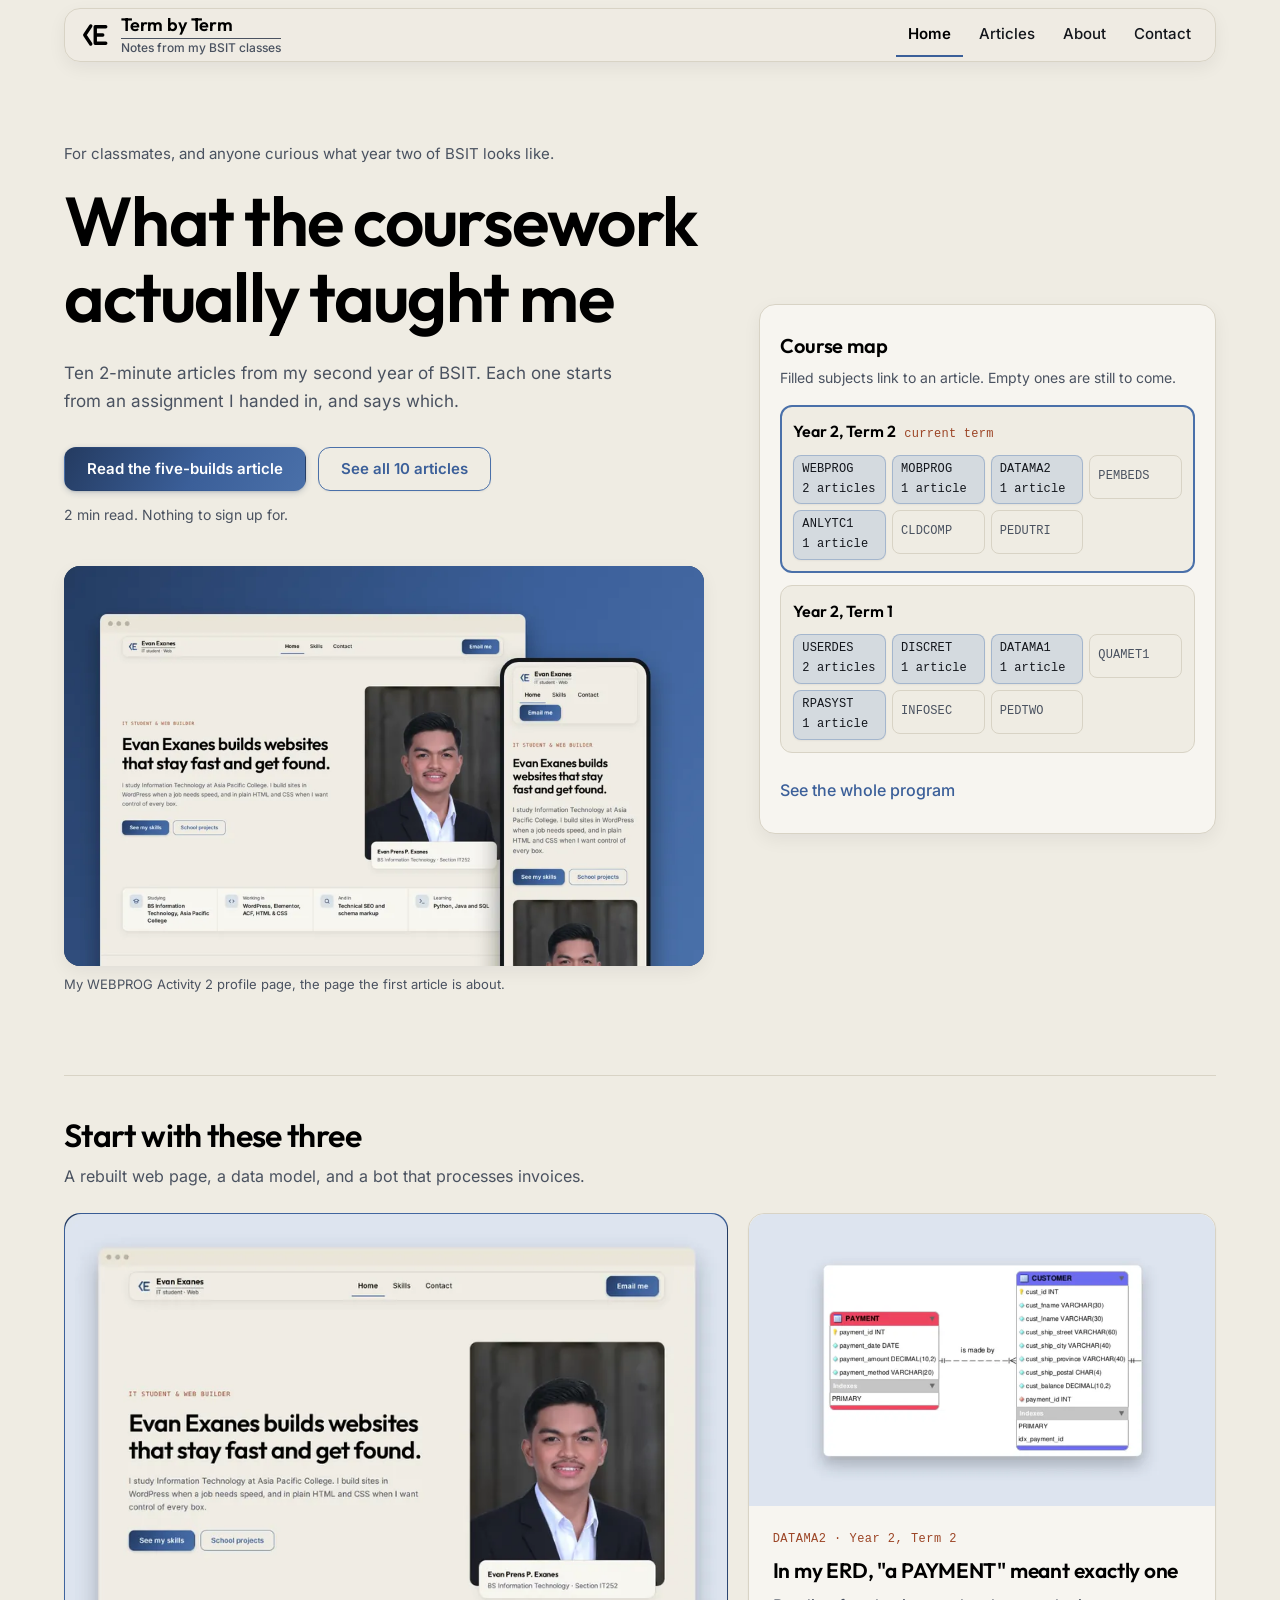
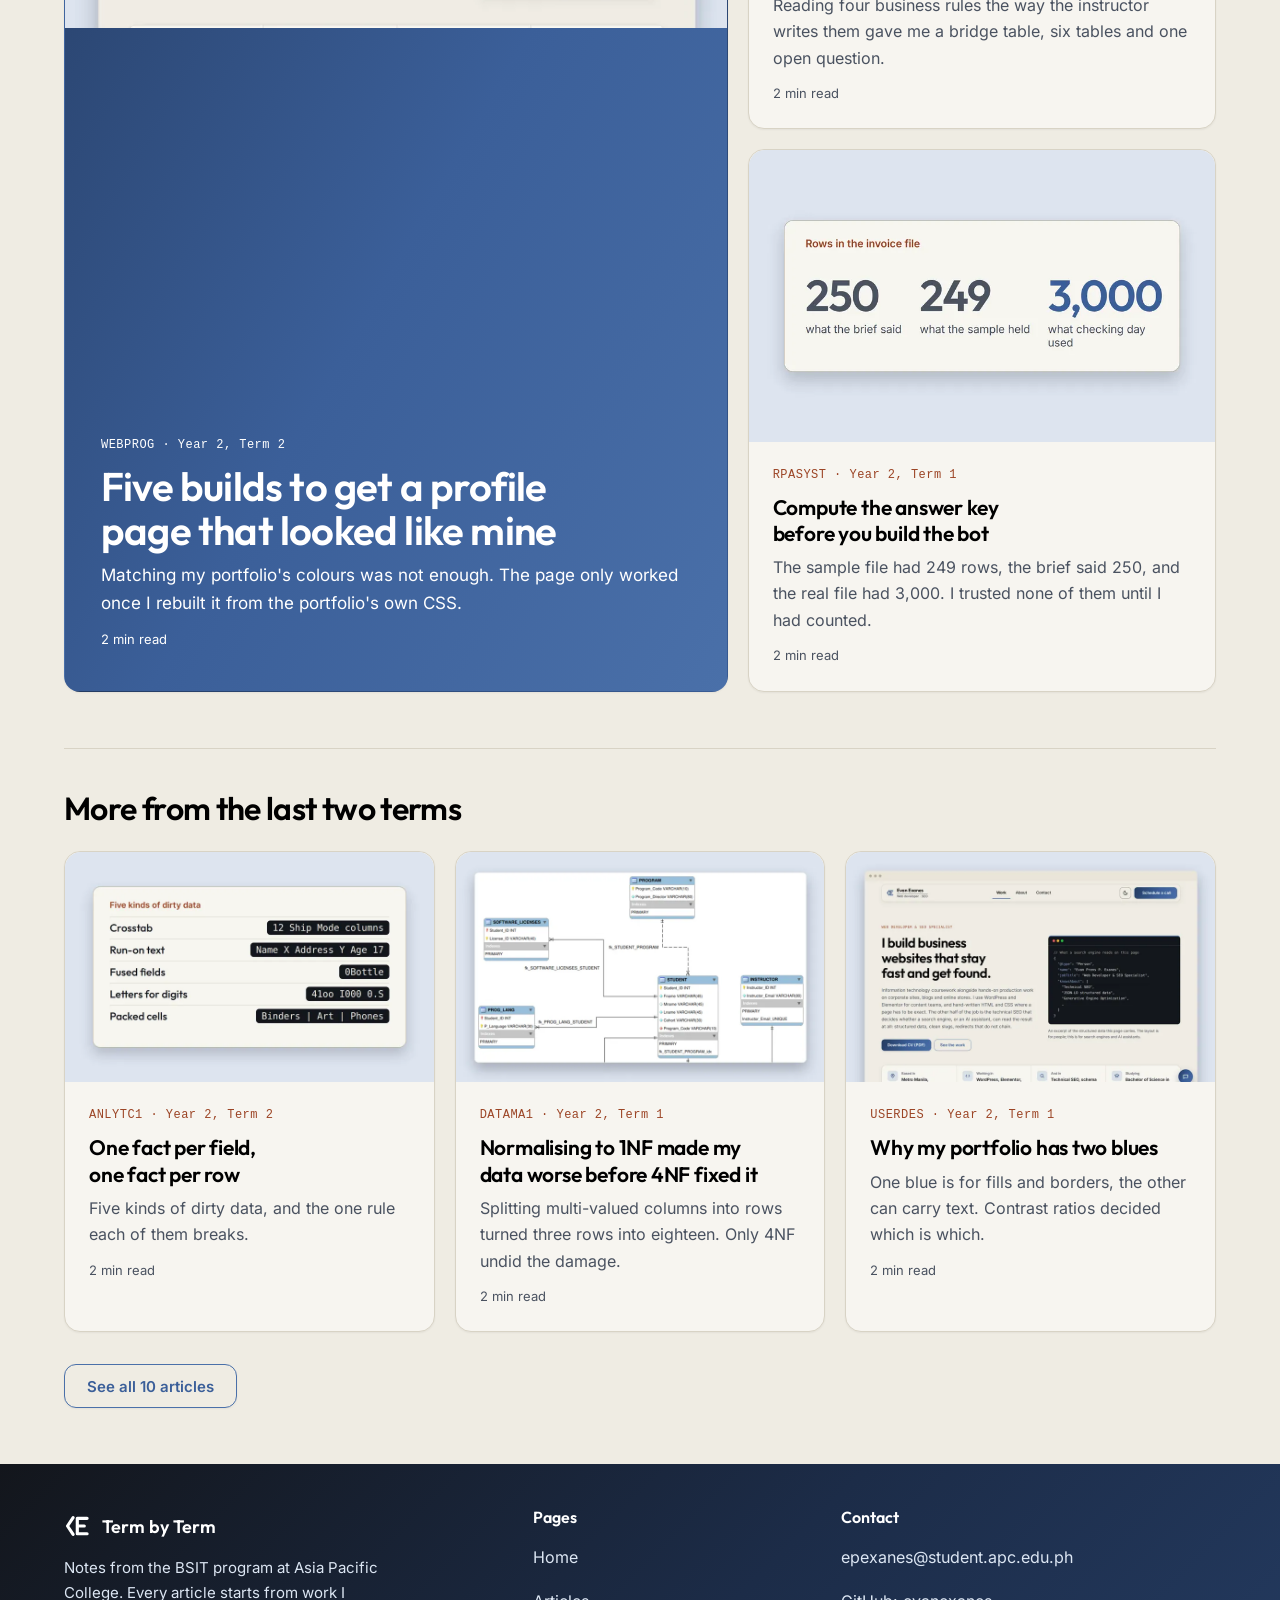
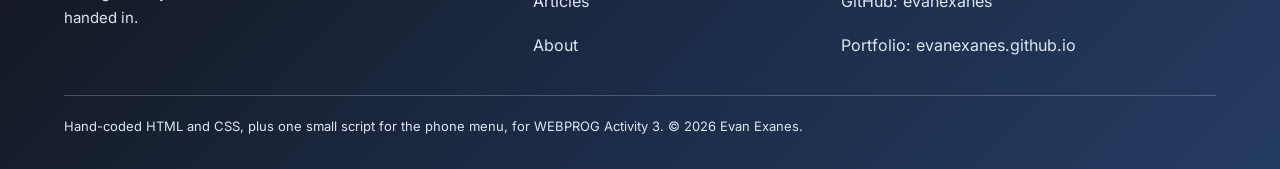
==== commit 2c3f2256: "One light theme at every width Remove the dark palette and declare color-scheme: light, so a device " ====
--- a/index.html
+++ b/index.html
@@ -3,6 +3,7 @@
 <head>
 <meta charset="utf-8">
 <meta name="viewport" content="width=device-width, initial-scale=1">
+<meta name="color-scheme" content="light">
 <title>Term by Term: notes from my BSIT classes</title>
 <meta name="description" content="Ten 2-minute articles from my second year of BSIT at Asia Pacific College, each starting from an assignment I handed in.">
 <link rel="icon" href="images/logo-mark.svg" type="image/svg+xml">
--- a/style.css
+++ b/style.css
@@ -9,8 +9,8 @@
 
    Design system: Evan's live portfolio (evanexanes.github.io), read from its
    real styles.css. Tokens, type, hairline rules, radii and the denim gradient
-   come from there. The light and dark palettes below are its WCAG-AA verified
-   set; dark follows the visitor's system setting, so no JavaScript is needed.
+   come from there. The light palette below is its WCAG-AA verified set. This
+   blog is light only, at every width and whatever the device setting says.
    ========================================================================== */
 
 @font-face {
@@ -23,7 +23,7 @@
 }
 
 :root {
-  color-scheme: light dark;
+  color-scheme: light;
 
   /* Surfaces */
   --bone:        #EFECE3;   /* page canvas */
@@ -65,27 +65,6 @@
   --radius-sm: 8px;
   --radius-lg: 16px;
   --t-fast: 130ms ease;
-}
-
-@media (prefers-color-scheme: dark) {
-  :root {
-    --bone:        #12151B;
-    --card:        #1A1F28;
-    --rule:        #2A303B;
-    --rule-strong: #3D4555;
-    --border-ui:   #7A8496;
-    --black:       #FFFFFF;
-    --ink:         #EFECE3;
-    --slate:       #A9B2C0;
-    --denim:       #8FABD4;
-    --denim-dark:  #B4C8E6;
-    --clay:        #E0906B;
-    --header-bg:   rgba(18, 21, 27, 0.92);
-    --code-bg:     #0B0D11;
-    --shadow-xs:    0 1px 2px rgba(0, 0, 0, 0.35);
-    --shadow-float: 0 6px 18px rgba(0, 0, 0, 0.30);
-    --shadow-lift:  0 10px 24px rgba(0, 0, 0, 0.35);
-  }
 }
 
 /* ------------------------------------------------------------------ base */
@@ -142,7 +121,9 @@
 }
 
 /* ---------------------------------------------------------------- header */
-.site-header { padding: 12px var(--gutter) 0; }
+/* Sticky at every width. The bar sits on a solid strip of the page colour so text never shows between
+   the bar and the screen edge, and it has no backdrop blur, which re-paints on every scroll frame. */
+.site-header { position: sticky; top: 0; z-index: 100; padding: 8px var(--gutter); background-color: var(--bone); }
 .header-inner {
   display: flex; flex-wrap: wrap; align-items: center; justify-content: space-between;
   gap: 0 16px;
@@ -150,7 +131,6 @@
   margin-inline: auto;
   padding: 4px 12px 4px 16px;
   background-color: var(--header-bg);
-  backdrop-filter: blur(10px);
   border: 1px solid var(--rule);
   border-radius: var(--radius-lg);
   box-shadow: var(--shadow-float);
@@ -402,10 +382,12 @@
   border-radius: var(--radius-lg);
   box-shadow: var(--shadow-xs);
   min-width: 0;
-  transition: box-shadow var(--t-fast), border-color var(--t-fast);
+  transition: border-color var(--t-fast);
 }
 .card-body { display: grid; align-content: start; gap: 8px; padding: 20px; }
-.card:hover { box-shadow: var(--shadow-lift); border-color: var(--rule-strong); }
+/* Hover changes one border colour. A lift, an image zoom or an animated shadow repaints every card the
+   pointer passes while the page scrolls, and that is what made the Articles page stutter. */
+.card:hover { border-color: var(--denim-brand); }
 .card:focus-within { outline: 3px solid var(--denim-brand); outline-offset: 2px; }
 .card-meta {
   font-family: var(--font-mono); font-size: 0.75rem; letter-spacing: 0.04em; color: var(--clay);
@@ -621,28 +603,6 @@
 /* From the course map: the card a subject tile pointed at gets a ring (works with the keyboard). */
 .card:target { outline: 3px solid var(--denim-brand); outline-offset: 4px; }
 
-/* Motion, one purpose each. Cards lift so the whole card reads as one link; figures ease in so the
-   eye lands on them; the bar shows how far through an article you are. All of it stops when the
-   visitor asks for reduced motion, and the scroll-driven parts only run where the browser supports them. */
-@media (prefers-reduced-motion: no-preference) {
-  .card { transition: transform 200ms ease, box-shadow 200ms ease, border-color 200ms ease; }
-  .card:hover, .card:focus-within { transform: translateY(-3px); }
-  .card-cover img { transition: transform 300ms ease; }
-  .card:hover .card-cover img, .card:focus-within .card-cover img { transform: scale(1.04); }
-}
-@supports (animation-timeline: view()) {
-  @media (prefers-reduced-motion: no-preference) {
-    .figure { animation: figure-in linear both; animation-timeline: view(); animation-range: entry 0% entry 45%; }
-    @keyframes figure-in { from { opacity: 0; transform: translateY(16px); } to { opacity: 1; transform: none; } }
-    .article-layout::before {
-      content: ""; position: fixed; inset: 0 0 auto 0; z-index: 200; height: 3px;
-      background: var(--denim-brand); transform-origin: left center;
-      animation: read-progress linear both; animation-timeline: scroll(root);
-    }
-    @keyframes read-progress { from { transform: scaleX(0); } to { transform: scaleX(1); } }
-  }
-}
-
 /* ---------------------------------------------------------------- footer */
 .site-footer {
   background-color: #13161C; background-image: var(--grad-footer);
@@ -697,7 +657,6 @@
    60em and up: laptops and desktops
    =================================================================== */
 @media (min-width: 60em) {
-  .site-header { position: sticky; top: 0; z-index: 100; }
 
   /* Home hero: a 12-column grid, headline on 7 columns, course map on 5. */
   .hero {
